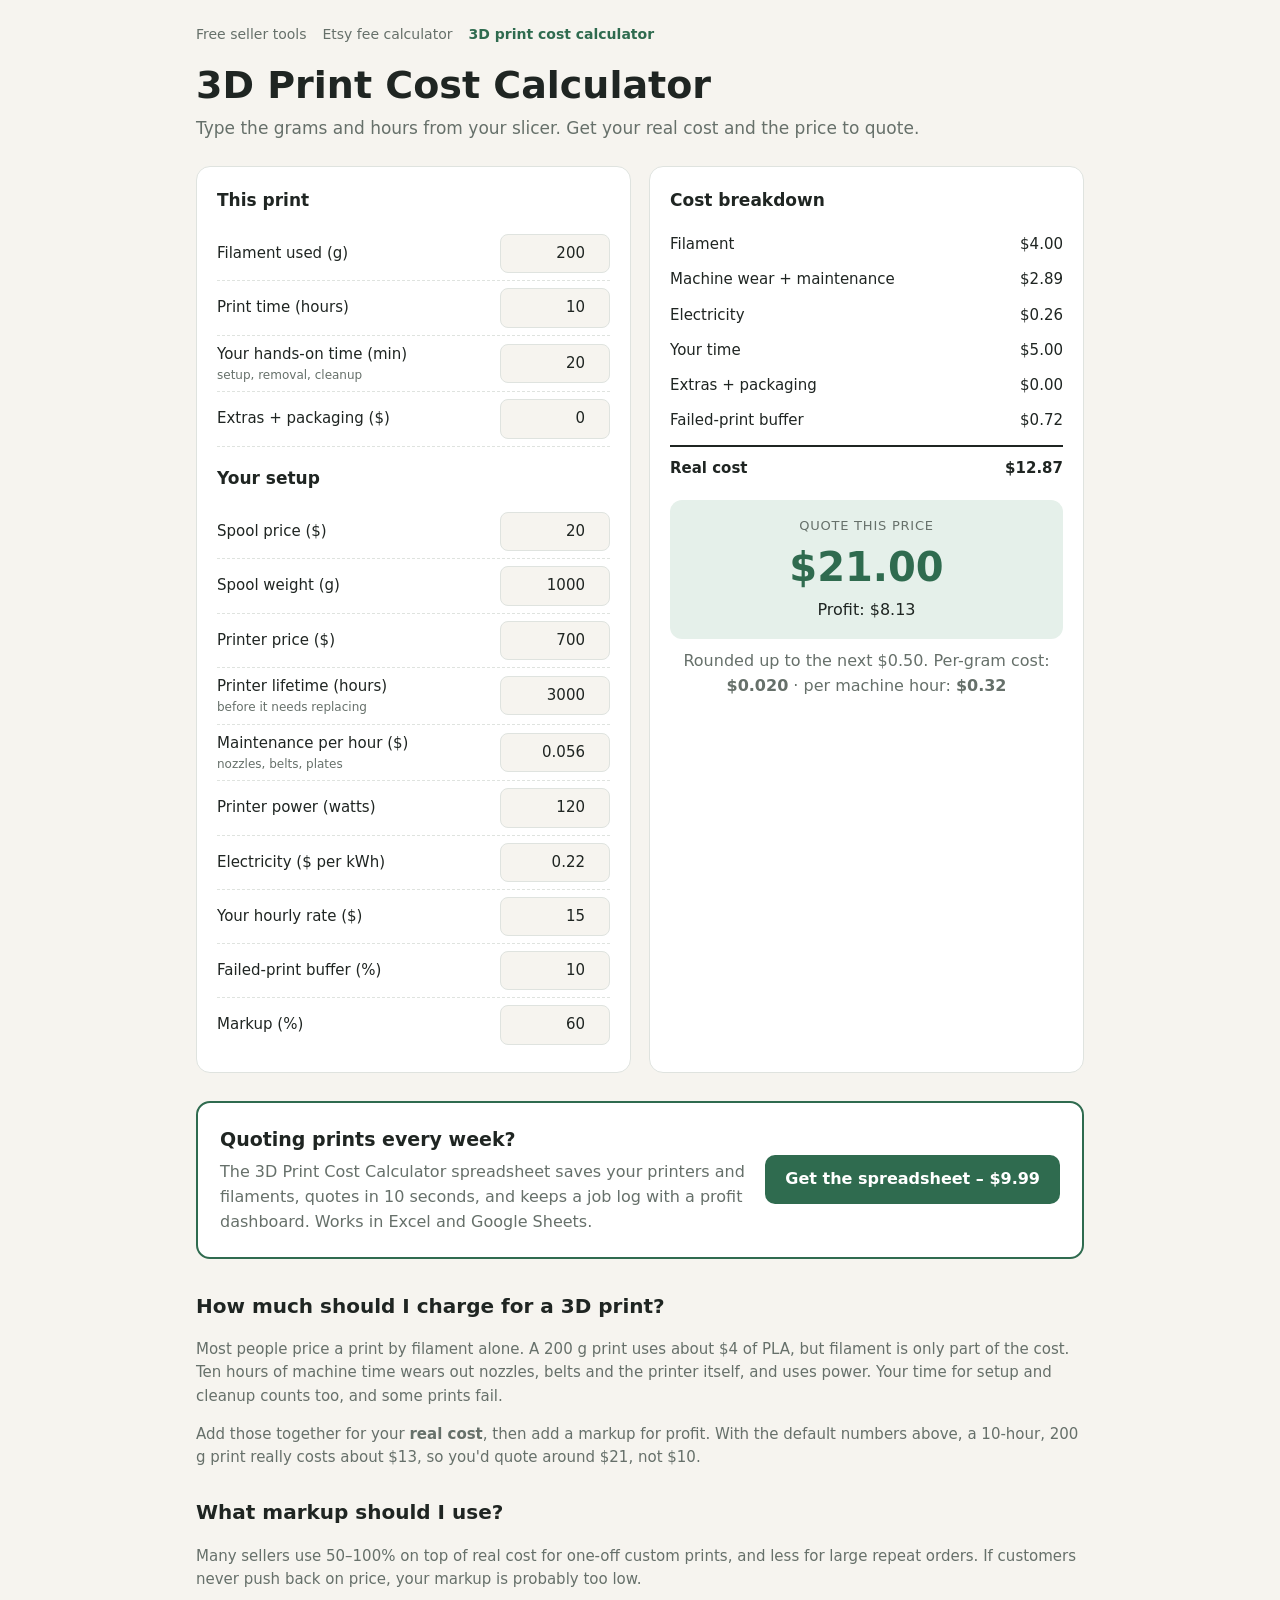
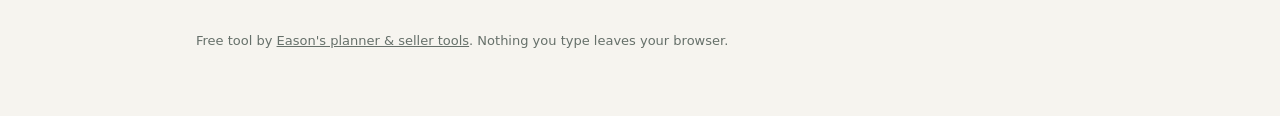
==== 3d-print-cost-calculator.html @ f4d4ce03 "Add files via upload" ====
<!doctype html>
<html lang="en">
<head>
<meta charset="utf-8">
<meta name="viewport" content="width=device-width, initial-scale=1">
<title>3D Print Cost Calculator – How Much to Charge for a 3D Print (Free)</title>
<meta name="description" content="Free 3D print cost calculator: filament, electricity, machine wear, your time and failed prints. Get your real cost per print and the price to quote a customer.">
<link rel="stylesheet" href="style.css">
</head>
<body>
<div class="wrap">
<nav><a href="index.html">Free seller tools</a><a href="etsy-fee-calculator.html">Etsy fee calculator</a><a class="on" href="3d-print-cost-calculator.html">3D print cost calculator</a></nav>
<h1>3D Print Cost Calculator</h1>
<p class="lead">Type the grams and hours from your slicer. Get your real cost and the price to quote.</p>

<div class="grid">
  <div class="card">
    <h2>This print</h2>
    <label>Filament used (g)<input type="number" id="grams" value="200" step="1" min="0"></label>
    <label>Print time (hours)<input type="number" id="hours" value="10" step="0.1" min="0"></label>
    <label><span>Your hands-on time (min)<small>setup, removal, cleanup</small></span><input type="number" id="minutes" value="20" step="1" min="0"></label>
    <label>Extras + packaging ($)<input type="number" id="extras" value="0" step="0.01" min="0"></label>
    <h2 style="margin-top:18px">Your setup</h2>
    <label>Spool price ($)<input type="number" id="spool" value="20" step="0.5" min="0"></label>
    <label>Spool weight (g)<input type="number" id="spoolG" value="1000" step="50" min="1"></label>
    <label>Printer price ($)<input type="number" id="printer" value="700" step="10" min="0"></label>
    <label><span>Printer lifetime (hours)<small>before it needs replacing</small></span><input type="number" id="life" value="3000" step="100" min="1"></label>
    <label><span>Maintenance per hour ($)<small>nozzles, belts, plates</small></span><input type="number" id="maint" value="0.056" step="0.01" min="0"></label>
    <label>Printer power (watts)<input type="number" id="watts" value="120" step="10" min="0"></label>
    <label>Electricity ($ per kWh)<input type="number" id="kwh" value="0.22" step="0.01" min="0"></label>
    <label>Your hourly rate ($)<input type="number" id="rate" value="15" step="0.5" min="0"></label>
    <label>Failed-print buffer (%)<input type="number" id="fail" value="10" step="1" min="0"></label>
    <label>Markup (%)<input type="number" id="markup" value="60" step="5" min="0"></label>
  </div>

  <div class="card">
    <h2>Cost breakdown</h2>
    <div class="row"><span>Filament</span><span id="o_fil"></span></div>
    <div class="row"><span>Machine wear + maintenance</span><span id="o_wear"></span></div>
    <div class="row"><span>Electricity</span><span id="o_power"></span></div>
    <div class="row"><span>Your time</span><span id="o_time"></span></div>
    <div class="row"><span>Extras + packaging</span><span id="o_extra"></span></div>
    <div class="row"><span>Failed-print buffer</span><span id="o_fail"></span></div>
    <div class="row total"><span>Real cost</span><span id="o_cost"></span></div>
    <div class="big"><div class="lab">Quote this price</div><div class="val" id="o_quote"></div>
      <div id="o_profit"></div></div>
    <p class="verdict" style="font-weight:400;color:var(--muted)">Rounded up to the next $0.50. Per-gram cost: <b id="o_gram"></b> · per machine hour: <b id="o_hour"></b></p>
  </div>
</div>

<div class="cta">
  <div><h3>Quoting prints every week?</h3>
  <p>The 3D Print Cost Calculator spreadsheet saves your printers and filaments, quotes in 10 seconds, and keeps a job log with a profit dashboard. Works in Excel and Google Sheets.</p></div>
  <a class="btn" href="https://easonhy.gumroad.com/l/xragm">Get the spreadsheet – $9.99</a>
</div>

<div class="notes">
  <h2>How much should I charge for a 3D print?</h2>
  <p>Most people price a print by filament alone. A 200 g print uses about $4 of PLA, but filament is only part of the cost. Ten hours of machine time wears out nozzles, belts and the printer itself, and uses power. Your time for setup and cleanup counts too, and some prints fail.</p>
  <p>Add those together for your <b>real cost</b>, then add a markup for profit. With the default numbers above, a 10-hour, 200 g print really costs about $13, so you'd quote around $21, not $10.</p>
  <h2>What markup should I use?</h2>
  <p>Many sellers use 50–100% on top of real cost for one-off custom prints, and less for large repeat orders. If customers never push back on price, your markup is probably too low.</p>
</div>
<footer>Free tool by <a href="https://easonhy.gumroad.com">Eason's planner &amp; seller tools</a>. Nothing you type leaves your browser.</footer>
</div>
<script>
const $ = id => document.getElementById(id);
const v = id => parseFloat($(id).value) || 0;
const m = x => "$" + x.toFixed(2);
function calc() {
  const fil = v("grams") * v("spool") / v("spoolG");
  const perHourWear = v("printer") / v("life") + v("maint");
  const perHourPower = v("watts") / 1000 * v("kwh");
  const wear = v("hours") * perHourWear, power = v("hours") * perHourPower;
  const time = v("minutes") / 60 * v("rate");
  const fail = (fil + wear + power) * v("fail") / 100;
  const cost = fil + wear + power + time + v("extras") + fail;
  const quote = Math.ceil(cost * (1 + v("markup") / 100) * 2) / 2;
  $("o_fil").textContent = m(fil); $("o_wear").textContent = m(wear); $("o_power").textContent = m(power);
  $("o_time").textContent = m(time); $("o_extra").textContent = m(v("extras")); $("o_fail").textContent = m(fail);
  $("o_cost").textContent = m(cost); $("o_quote").textContent = m(quote);
  $("o_profit").textContent = "Profit: " + m(quote - cost);
  $("o_gram").textContent = "$" + (v("spool") / v("spoolG")).toFixed(3);
  $("o_hour").textContent = m(perHourWear + perHourPower);
}
document.querySelectorAll("input").forEach(e => e.addEventListener("input", calc));
calc();
</script>
</body>
</html>
---- style.css ----
:root {
  --bg: #f6f4ef; --card: #ffffff; --ink: #1f2522; --muted: #66706a; --line: #dfe3df;
  --acc: #2f6b4f; --acc-soft: #e5f0ea; --warn: #b3261e; --warn-soft: #fbe9e7; --ok: #2e7d32;
}
@media (prefers-color-scheme: dark) {
  :root { --bg: #151816; --card: #1f2421; --ink: #eef1ee; --muted: #a3ada7; --line: #333a36;
    --acc: #6fcf97; --acc-soft: #20342a; --warn: #ff8a80; --warn-soft: #3a2222; --ok: #81c784; }
}
* { box-sizing: border-box; }
body { margin: 0; background: var(--bg); color: var(--ink);
  font: 16px/1.55 system-ui, -apple-system, "Segoe UI", Roboto, sans-serif; }
.wrap { max-width: 920px; margin: 0 auto; padding: 24px 16px 64px; }
nav { display: flex; gap: 16px; flex-wrap: wrap; font-size: 14px; margin-bottom: 18px; }
nav a { color: var(--muted); text-decoration: none; }
nav a.on, nav a:hover { color: var(--acc); font-weight: 600; }
h1 { font-size: clamp(26px, 5vw, 38px); line-height: 1.15; margin: 0 0 8px; }
.lead { color: var(--muted); margin: 0 0 24px; font-size: 17px; }
.grid { display: grid; grid-template-columns: 1fr 1fr; gap: 18px; }
@media (max-width: 720px) { .grid { grid-template-columns: 1fr; } }
.card { background: var(--card); border: 1px solid var(--line); border-radius: 14px; padding: 20px; }
.card h2 { font-size: 17px; margin: 0 0 14px; }
label { display: flex; justify-content: space-between; align-items: center; gap: 12px;
  padding: 7px 0; border-bottom: 1px dashed var(--line); font-size: 15px; }
label:last-child { border-bottom: 0; }
label small { display: block; color: var(--muted); font-size: 12px; }
input[type=number], select { width: 110px; padding: 7px 9px; border: 1px solid var(--line); border-radius: 8px;
  background: var(--bg); color: var(--ink); font: inherit; text-align: right; }
select { width: 150px; text-align: left; }
input[type=checkbox] { width: 20px; height: 20px; accent-color: var(--acc); }
.row { display: flex; justify-content: space-between; padding: 6px 0; font-size: 15px;
  font-variant-numeric: tabular-nums; }
.row.total { border-top: 2px solid var(--ink); margin-top: 6px; padding-top: 10px; font-weight: 700; }
.big { background: var(--acc-soft); border-radius: 12px; padding: 16px; margin-top: 14px; text-align: center; }
.big .lab { font-size: 13px; text-transform: uppercase; letter-spacing: .06em; color: var(--muted); }
.big .val { font-size: 40px; font-weight: 800; color: var(--acc); font-variant-numeric: tabular-nums; }
.big.bad { background: var(--warn-soft); } .big.bad .val { color: var(--warn); }
.verdict { margin-top: 10px; font-weight: 600; text-align: center; }
.cta { margin-top: 28px; background: var(--card); border: 2px solid var(--acc); border-radius: 14px; padding: 22px;
  display: flex; gap: 20px; align-items: center; flex-wrap: wrap; }
.cta div { flex: 1 1 320px; }
.cta h3 { margin: 0 0 6px; font-size: 19px; }
.cta p { margin: 0; color: var(--muted); }
.btn { display: inline-block; background: var(--acc); color: #fff; padding: 12px 20px; border-radius: 10px;
  text-decoration: none; font-weight: 700; white-space: nowrap; }
@media (prefers-color-scheme: dark) { .btn { color: #10251a; } }
.notes { margin-top: 32px; color: var(--muted); font-size: 15px; }
.notes h2 { color: var(--ink); font-size: 20px; margin-top: 28px; }
.tiles { display: grid; grid-template-columns: repeat(auto-fit, minmax(240px, 1fr)); gap: 16px; }
.tiles a { color: inherit; text-decoration: none; }
.tiles .card:hover { border-color: var(--acc); }
footer { margin-top: 40px; color: var(--muted); font-size: 13px; }
footer a { color: var(--muted); }
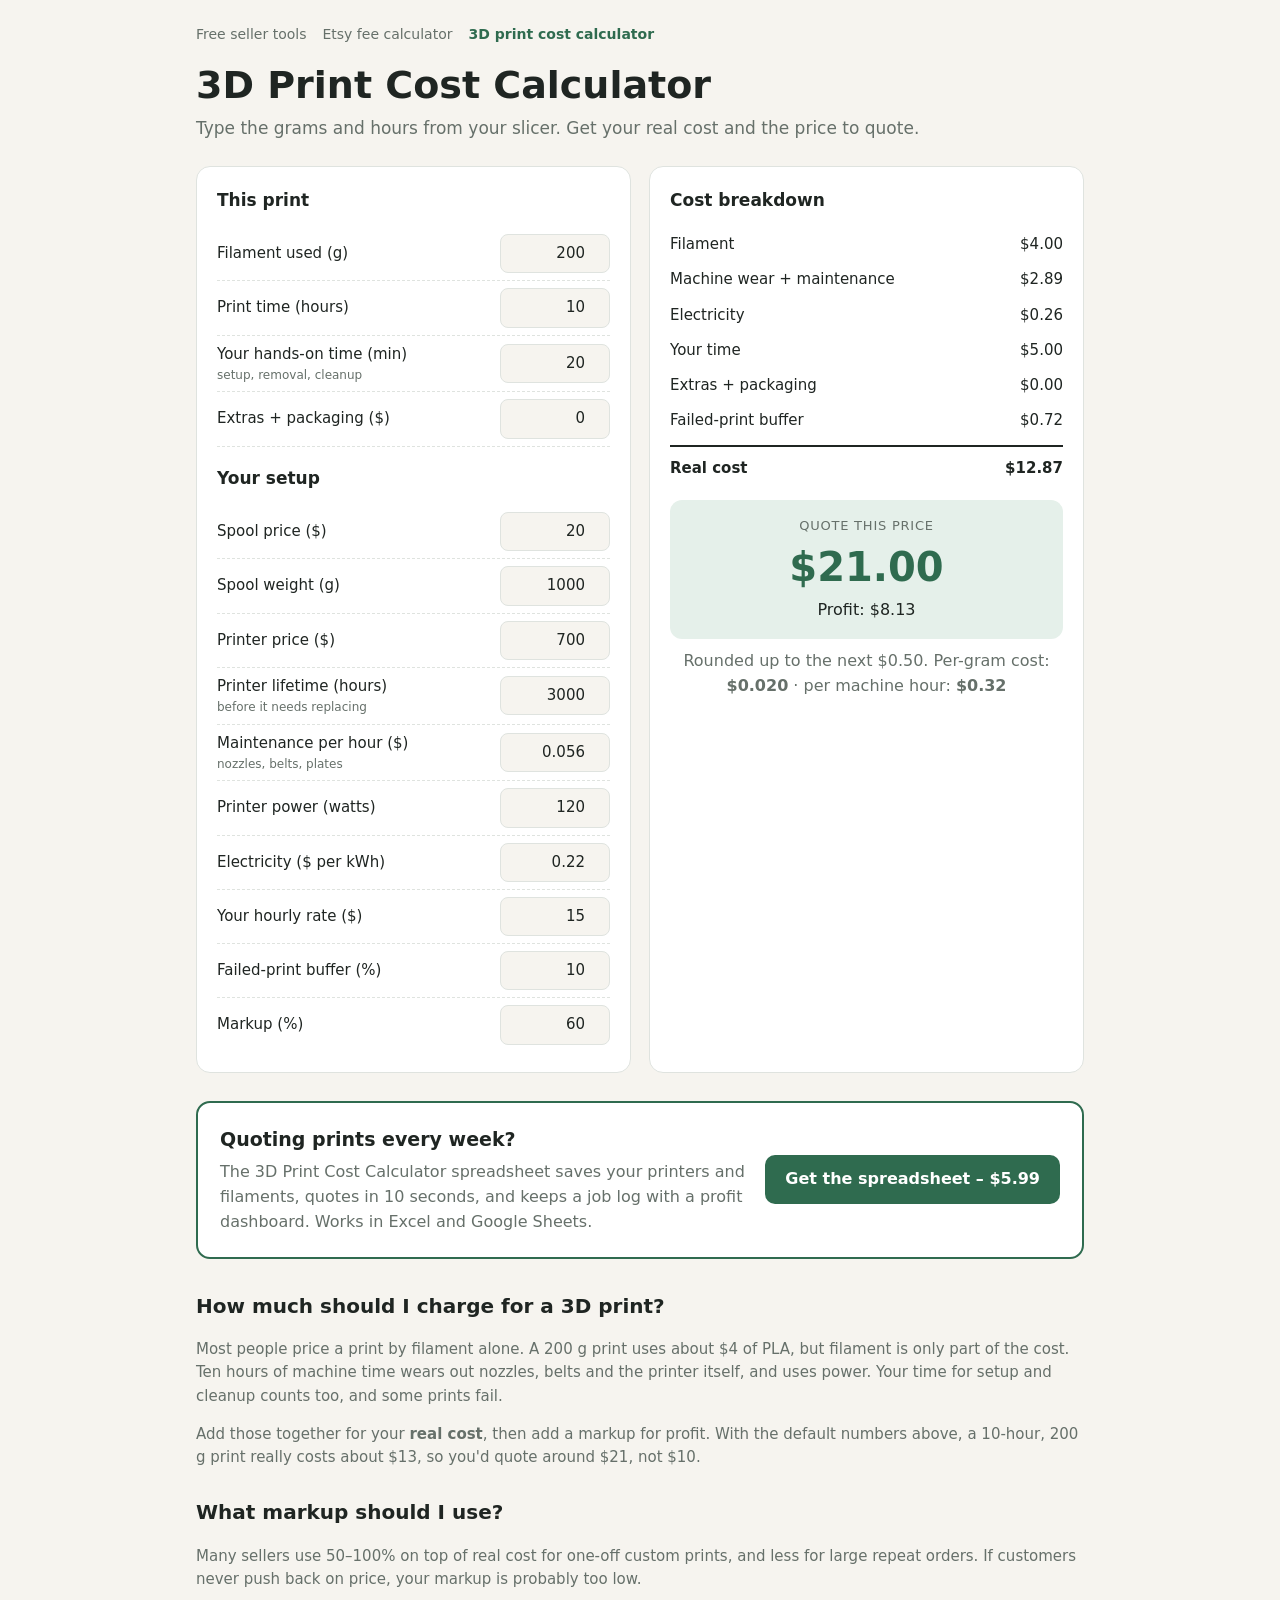
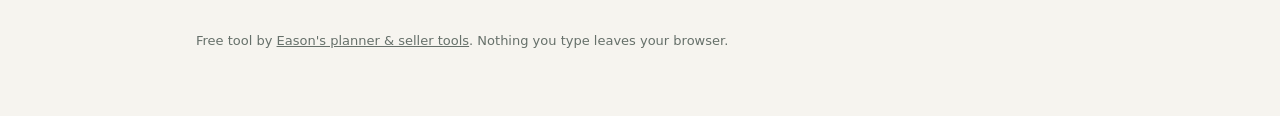
==== commit 50d6aa9b: "Update 3d-print-cost-calculator.html" ====
--- a/3d-print-cost-calculator.html
+++ b/3d-print-cost-calculator.html
@@ -51,7 +51,7 @@
 <div class="cta">
   <div><h3>Quoting prints every week?</h3>
   <p>The 3D Print Cost Calculator spreadsheet saves your printers and filaments, quotes in 10 seconds, and keeps a job log with a profit dashboard. Works in Excel and Google Sheets.</p></div>
-  <a class="btn" href="https://easonhy.gumroad.com/l/xragm">Get the spreadsheet – $9.99</a>
+  <a class="btn" href="https://easonhy.gumroad.com/l/xragm">Get the spreadsheet – $5.99</a>
 </div>
 
 <div class="notes">
--- a/style.css
+++ b/style.css
@@ -48,5 +48,16 @@
 .tiles { display: grid; grid-template-columns: repeat(auto-fit, minmax(240px, 1fr)); gap: 16px; }
 .tiles a { color: inherit; text-decoration: none; }
 .tiles .card:hover { border-color: var(--acc); }
+textarea, input[type=text] { width: 100%; padding: 9px 11px; border: 1px solid var(--line); border-radius: 8px;
+  background: var(--bg); color: var(--ink); font: inherit; font-size: 15px; }
+textarea { min-height: 70px; resize: vertical; }
+label.stack { display: block; border-bottom: 0; padding: 6px 0; }
+label.stack textarea, label.stack input { margin-top: 6px; }
+.out { white-space: pre-wrap; background: var(--bg); border: 1px solid var(--line); border-radius: 10px; padding: 14px;
+  font-size: 14px; min-height: 120px; }
+.pill { display: inline-block; background: var(--acc-soft); color: var(--acc); border-radius: 999px; padding: 4px 12px;
+  font-weight: 700; font-size: 14px; margin: 2px 4px 2px 0; }
+.checks li { margin: 6px 0; }
+.section { margin-top: 22px; }
 footer { margin-top: 40px; color: var(--muted); font-size: 13px; }
 footer a { color: var(--muted); }
